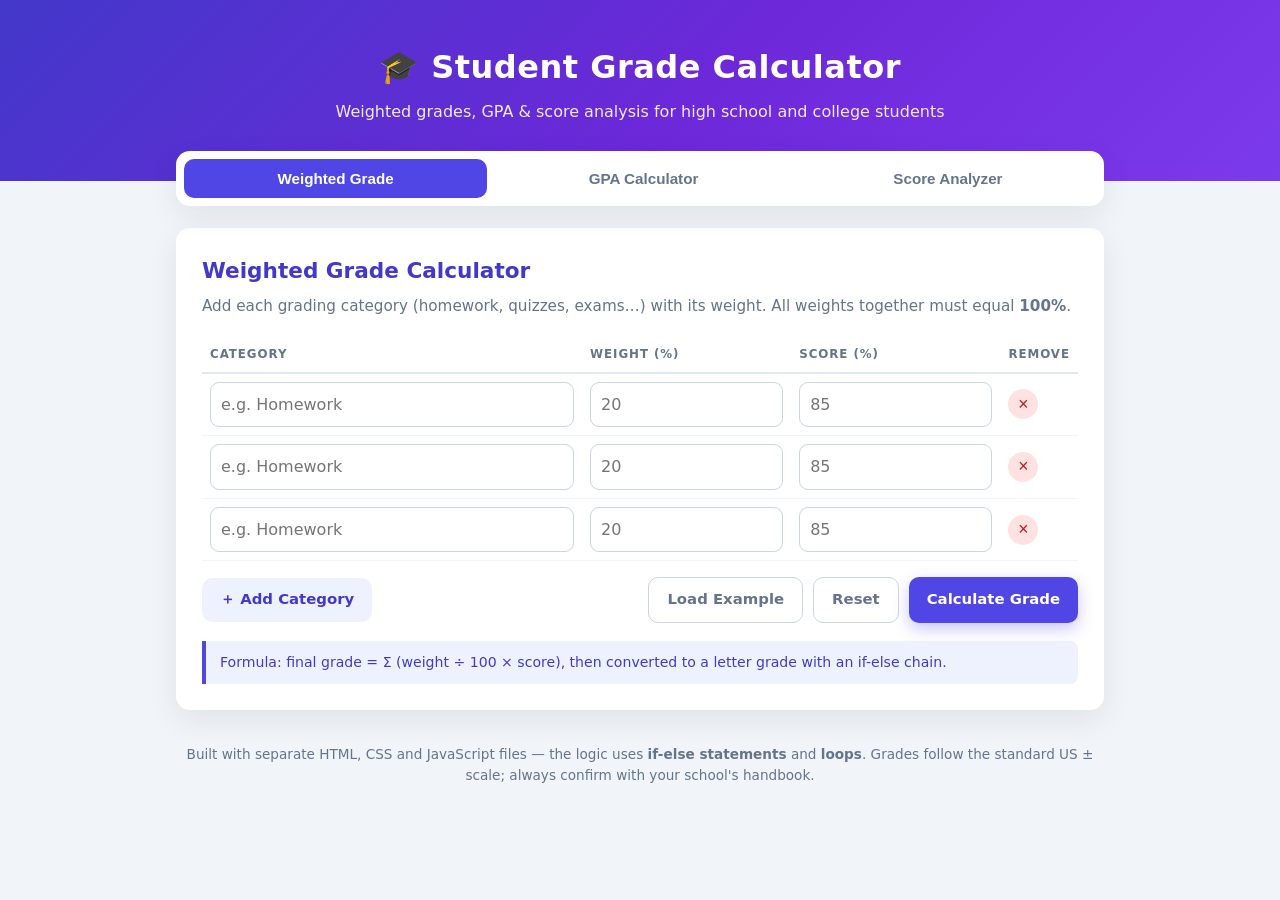
==== index.html @ dfa131e2 "first commit" ====
<!DOCTYPE html>
<html lang="en">
<head>
  <meta charset="UTF-8" />
  <meta name="viewport" content="width=device-width, initial-scale=1.0" />
  <meta name="description" content="Grade calculator for high school and college students - weighted grades, GPA, and score statistics using if-else and loops." />
  <title>Student Grade Calculator | High School &amp; College</title>
  <link rel="stylesheet" href="style.css" />
</head>
<body>
  <header class="site-header">
    <div class="container">
      <h1>🎓 Student Grade Calculator</h1>
      <p>Weighted grades, GPA &amp; score analysis for high school and college students</p>
    </div>
  </header>

  <div class="container">
    <nav class="tabs" role="tablist" aria-label="Calculator sections">
      <button type="button" class="tab-btn active" role="tab" aria-selected="true" data-tab="weighted">Weighted Grade</button>
      <button type="button" class="tab-btn" role="tab" aria-selected="false" data-tab="gpa">GPA Calculator</button>
      <button type="button" class="tab-btn" role="tab" aria-selected="false" data-tab="stats">Score Analyzer</button>
    </nav>

    <main>
      <!-- ============ 1. WEIGHTED GRADE CALCULATOR ============ -->
      <section id="weighted" class="panel active" role="tabpanel" aria-label="Weighted grade calculator">
        <div class="panel-header">
          <h2>Weighted Grade Calculator</h2>
          <p>Add each grading category (homework, quizzes, exams…) with its weight. All weights together must equal <strong>100%</strong>.</p>
        </div>

        <div class="table-wrap">
          <table class="data-table">
            <thead>
              <tr>
                <th>Category</th>
                <th>Weight (%)</th>
                <th>Score (%)</th>
                <th class="col-actions">Remove</th>
              </tr>
            </thead>
            <tbody id="weighted-rows"><!-- rows are created by script.js --></tbody>
          </table>
        </div>

        <div class="toolbar">
          <button type="button" id="weighted-add" class="btn btn-secondary">＋ Add Category</button>
          <div class="toolbar-group">
            <button type="button" id="weighted-sample" class="btn btn-ghost">Load Example</button>
            <button type="button" id="weighted-reset" class="btn btn-ghost">Reset</button>
            <button type="button" id="weighted-calc" class="btn btn-primary">Calculate Grade</button>
          </div>
        </div>

        <p class="formula">Formula: final grade = &Sigma; (weight &divide; 100 &times; score), then converted to a letter grade with an if-else chain.</p>

        <div id="weighted-message" class="feedback" role="alert" hidden></div>
        <div id="weighted-result" class="result-card" aria-live="polite" hidden></div>
      </section>

      <!-- ============ 2. GPA CALCULATOR ============ -->
      <section id="gpa" class="panel" role="tabpanel" aria-label="GPA calculator">
        <div class="panel-header">
          <h2>GPA Calculator</h2>
          <p>Enter each course with its letter grade and credit hours. Honors (+0.5) and AP/IB (+1.0) bonuses apply only on the <strong>high school weighted</strong> scale.</p>
        </div>

        <div class="field-row">
          <label for="gpa-scale">Grading scale</label>
          <select id="gpa-scale">
            <option value="college">College — unweighted 4.0 scale</option>
            <option value="highschool">High school — weighted (Honors +0.5, AP/IB +1.0)</option>
          </select>
        </div>

        <div class="table-wrap">
          <table class="data-table">
            <thead>
              <tr>
                <th>Course</th>
                <th>Letter grade</th>
                <th class="col-level">Course level</th>
                <th>Credits</th>
                <th class="col-actions">Remove</th>
              </tr>
            </thead>
            <tbody id="gpa-rows"><!-- rows are created by script.js --></tbody>
          </table>
        </div>

        <div class="toolbar">
          <button type="button" id="gpa-add" class="btn btn-secondary">＋ Add Course</button>
          <div class="toolbar-group">
            <button type="button" id="gpa-sample" class="btn btn-ghost">Load Example</button>
            <button type="button" id="gpa-reset" class="btn btn-ghost">Reset</button>
            <button type="button" id="gpa-calc" class="btn btn-primary">Calculate GPA</button>
          </div>
        </div>

        <p class="formula" id="gpa-formula">Formula: GPA = &Sigma; (grade points &times; credits) &divide; &Sigma; credits on the unweighted 4.0 scale.</p>

        <div id="gpa-message" class="feedback" role="alert" hidden></div>
        <div id="gpa-result" class="result-card" aria-live="polite" hidden></div>
      </section>

      <!-- ============ 3. SCORE ANALYZER ============ -->
      <section id="stats" class="panel" role="tabpanel" aria-label="Score analyzer">
        <div class="panel-header">
          <h2>Score Analyzer</h2>
          <p>Paste any list of test or assignment scores. The program loops through every value to find the average, median, highest, lowest and letter-grade distribution.</p>
        </div>

        <label class="field-label" for="stats-input">Scores (0&ndash;100), separated by commas, spaces or new lines</label>
        <textarea id="stats-input" rows="5" placeholder="88, 92, 76, 95, 84, 67, 91, 73, 85, 90"></textarea>

        <div class="toolbar">
          <button type="button" id="stats-sample" class="btn btn-secondary">Load Example</button>
          <div class="toolbar-group">
            <button type="button" id="stats-clear" class="btn btn-ghost">Clear</button>
            <button type="button" id="stats-run" class="btn btn-primary">Analyze Scores</button>
          </div>
        </div>

        <p class="formula">Passing = 60% or higher (D&minus; or above). Letter grades come from an if-else chain; every score is processed in a loop.</p>

        <div id="stats-message" class="feedback" role="alert" hidden></div>
        <div id="stats-result" class="result-card" aria-live="polite" hidden></div>
      </section>
    </main>
  </div>

  <footer class="site-footer">
    <div class="container">
      <p>Built with separate HTML, CSS and JavaScript files — the logic uses <strong>if-else statements</strong> and <strong>loops</strong>. Grades follow the standard US &plusmn; scale; always confirm with your school's handbook.</p>
    </div>
  </footer>

  <script src="script.js"></script>
</body>
</html>
---- style.css ----
/* =========================================================
   Student Grade Calculator — style.css
   ========================================================= */

:root {
  --primary: #4f46e5;
  --primary-dark: #4338ca;
  --primary-soft: #eef2ff;
  --text: #1e293b;
  --muted: #64748b;
  --border: #e2e8f0;
  --surface: #ffffff;
  --bg: #f1f5f9;
  --danger: #b91c1c;
  --danger-soft: #fef2f2;
  --warning: #92400e;
  --warning-soft: #fffbeb;
  --radius: 14px;
  --shadow: 0 10px 30px rgba(15, 23, 42, 0.08);
}

* { box-sizing: border-box; }

body {
  margin: 0;
  font-family: "Segoe UI", system-ui, -apple-system, Roboto, "Helvetica Neue", Arial, sans-serif;
  background: var(--bg);
  color: var(--text);
  line-height: 1.6;
}

.container { max-width: 960px; margin: 0 auto; padding: 0 16px; }

/* ---------- Header ---------- */
.site-header {
  background: linear-gradient(135deg, #4338ca 0%, #6d28d9 55%, #7c3aed 100%);
  color: #fff;
  padding: 42px 16px 56px;
  text-align: center;
}
.site-header h1 { margin: 0 0 6px; font-size: 2rem; letter-spacing: 0.5px; }
.site-header p { margin: 0; opacity: 0.9; font-size: 1rem; }

/* ---------- Tabs ---------- */
.tabs {
  display: flex;
  flex-wrap: wrap;
  gap: 8px;
  justify-content: center;
  background: var(--surface);
  border-radius: var(--radius);
  padding: 8px;
  margin: -30px auto 0;
  box-shadow: var(--shadow);
  position: relative;
  z-index: 2;
}
.tab-btn {
  flex: 1 1 auto;
  border: none;
  background: transparent;
  color: var(--muted);
  font-weight: 600;
  font-size: 0.95rem;
  padding: 11px 18px;
  border-radius: 10px;
  cursor: pointer;
  transition: background 0.15s ease, color 0.15s ease;
}
.tab-btn:hover { background: var(--primary-soft); color: var(--primary-dark); }
.tab-btn.active { background: var(--primary); color: #fff; }
.tab-btn:focus-visible { outline: 3px solid #a5b4fc; outline-offset: 2px; }

/* ---------- Panels ---------- */
main { padding-bottom: 24px; }
.panel {
  display: none;
  background: var(--surface);
  border-radius: var(--radius);
  box-shadow: var(--shadow);
  padding: 26px;
  margin-top: 22px;
}
.panel.active { display: block; animation: fadeUp 0.25s ease; }
@keyframes fadeUp {
  from { opacity: 0; transform: translateY(6px); }
  to { opacity: 1; transform: none; }
}

.panel-header h2 { margin: 0 0 6px; font-size: 1.35rem; color: var(--primary-dark); }
.panel-header p { margin: 0 0 18px; color: var(--muted); font-size: 0.95rem; }

/* ---------- Forms ---------- */
.field-row { display: flex; flex-wrap: wrap; align-items: center; gap: 10px; margin-bottom: 16px; }
.field-row label, .field-label { font-weight: 600; font-size: 0.92rem; }
.field-label { display: block; margin-bottom: 8px; }

select, input[type="text"], input[type="number"], textarea {
  font: inherit;
  color: var(--text);
  background: #fff;
  border: 1px solid #cbd5e1;
  border-radius: 9px;
  padding: 9px 10px;
  width: 100%;
  transition: border-color 0.15s ease, box-shadow 0.15s ease;
}
select { width: auto; min-width: 280px; cursor: pointer; }
textarea { resize: vertical; }
input:focus, select:focus, textarea:focus {
  outline: none;
  border-color: var(--primary);
  box-shadow: 0 0 0 3px rgba(79, 70, 229, 0.18);
}

/* ---------- Tables ---------- */
.table-wrap { overflow-x: auto; }
.data-table { width: 100%; border-collapse: collapse; }
.data-table th {
  text-align: left;
  font-size: 0.74rem;
  text-transform: uppercase;
  letter-spacing: 0.08em;
  color: var(--muted);
  padding: 8px;
  border-bottom: 2px solid var(--border);
}
.data-table td { padding: 8px; border-bottom: 1px solid #f1f5f9; vertical-align: middle; }
.data-table tbody tr:hover { background: #fafbff; }
.col-actions { width: 60px; text-align: center !important; }
.hidden { display: none !important; }

.remove-btn {
  border: none;
  background: #fee2e2;
  color: #b91c1c;
  width: 30px;
  height: 30px;
  border-radius: 50%;
  font-size: 1.1rem;
  line-height: 1;
  cursor: pointer;
  transition: background 0.15s ease, transform 0.1s ease;
}
.remove-btn:hover { background: #fecaca; transform: scale(1.08); }

/* ---------- Buttons / toolbar ---------- */
.toolbar {
  display: flex;
  flex-wrap: wrap;
  gap: 10px;
  justify-content: space-between;
  align-items: center;
  margin-top: 16px;
}
.toolbar-group { display: flex; flex-wrap: wrap; gap: 10px; }
.btn {
  border: none;
  border-radius: 10px;
  padding: 10px 18px;
  font: inherit;
  font-weight: 600;
  font-size: 0.93rem;
  cursor: pointer;
  transition: background 0.15s ease, transform 0.1s ease, box-shadow 0.15s ease;
}
.btn:active { transform: translateY(1px); }
.btn-primary { background: var(--primary); color: #fff; box-shadow: 0 6px 16px rgba(79, 70, 229, 0.3); }
.btn-primary:hover { background: var(--primary-dark); }
.btn-secondary { background: var(--primary-soft); color: var(--primary-dark); }
.btn-secondary:hover { background: #e0e7ff; }
.btn-ghost { background: #fff; color: var(--muted); border: 1px solid #cbd5e1; }
.btn-ghost:hover { background: #f8fafc; color: var(--text); }
.btn:focus-visible { outline: 3px solid #a5b4fc; outline-offset: 2px; }

/* ---------- Notes / feedback ---------- */
.formula {
  background: var(--primary-soft);
  border-left: 4px solid var(--primary);
  color: var(--primary-dark);
  font-size: 0.88rem;
  padding: 10px 14px;
  border-radius: 0 8px 8px 0;
  margin: 18px 0 0;
}
.feedback { margin-top: 16px; padding: 12px 14px; border-radius: 10px; font-size: 0.93rem; font-weight: 600; }
.feedback.error { background: var(--danger-soft); color: var(--danger); border: 1px solid #fecaca; }
.feedback.warning { background: var(--warning-soft); color: var(--warning); border: 1px solid #fde68a; }
.feedback.info { background: var(--primary-soft); color: var(--primary-dark); border: 1px solid #c7d2fe; }
.feedback[hidden], .result-card[hidden] { display: none; }

/* ---------- Results ---------- */
.result-card {
  margin-top: 18px;
  padding: 22px;
  background: #f8fafc;
  border: 1px solid var(--border);
  border-radius: var(--radius);
  animation: fadeUp 0.25s ease;
}
.result-hero { display: flex; align-items: center; gap: 18px; flex-wrap: wrap; }
.score-circle {
  width: 78px;
  height: 78px;
  border-radius: 50%;
  display: grid;
  place-items: center;
  font-size: 1.7rem;
  font-weight: 800;
  color: #fff;
  background: #10b981;
  box-shadow: 0 8px 20px rgba(16, 185, 129, 0.35);
  flex-shrink: 0;
}
.score-circle.letter-b { background: #3b82f6; box-shadow: 0 8px 20px rgba(59, 130, 246, 0.35); }
.score-circle.letter-c { background: #f59e0b; box-shadow: 0 8px 20px rgba(245, 158, 11, 0.35); }
.score-circle.letter-d { background: #f97316; box-shadow: 0 8px 20px rgba(249, 115, 22, 0.35); }
.score-circle.letter-f { background: #ef4444; box-shadow: 0 8px 20px rgba(239, 68, 68, 0.35); }
.result-label { margin: 0; color: var(--muted); font-size: 0.82rem; text-transform: uppercase; letter-spacing: 0.08em; }
.result-score { margin: 2px 0; font-size: 2.1rem; font-weight: 800; line-height: 1.1; }
.result-sub { margin: 0; color: var(--muted); font-size: 0.9rem; }
.result-remark { margin: 14px 0 0; font-weight: 600; }
.result-heading { margin: 20px 0 8px; font-size: 0.95rem; color: var(--primary-dark); text-transform: uppercase; letter-spacing: 0.06em; }

/* ---------- Stats (score analyzer) ---------- */
.stats-grid {
  display: grid;
  grid-template-columns: repeat(auto-fit, minmax(140px, 1fr));
  gap: 12px;
  margin-top: 16px;
}
.stat-box {
  background: #fff;
  border: 1px solid var(--border);
  border-radius: 12px;
  padding: 14px 10px;
  text-align: center;
}
.stat-value { font-size: 1.45rem; font-weight: 800; color: var(--primary-dark); line-height: 1.2; }
.stat-label { font-size: 0.72rem; text-transform: uppercase; letter-spacing: 0.07em; color: var(--muted); }

.bar-track { background: #e2e8f0; border-radius: 999px; height: 9px; overflow: hidden; min-width: 90px; }
.bar-fill { height: 100%; background: linear-gradient(90deg, #6366f1, #8b5cf6); border-radius: 999px; }
.share-cell { display: flex; align-items: center; gap: 10px; }

/* ---------- Footer ---------- */
.site-footer { text-align: center; color: var(--muted); font-size: 0.85rem; padding: 10px 16px 34px; }
.site-footer p { margin: 0; }

.sr-only {
  position: absolute;
  width: 1px;
  height: 1px;
  overflow: hidden;
  clip: rect(0 0 0 0);
  white-space: nowrap;
}

/* ---------- Responsive: tables become cards on small screens ---------- */
@media (max-width: 640px) {
  .site-header h1 { font-size: 1.5rem; }
  .panel { padding: 18px 14px; }
  .tab-btn { font-size: 0.85rem; padding: 10px 12px; }

  .data-table thead { display: none; }
  .data-table, .data-table tbody, .data-table tr, .data-table td { display: block; width: 100%; }
  .data-table tr {
    border: 1px solid var(--border);
    border-radius: 10px;
    margin-bottom: 12px;
    padding: 6px 8px;
    background: #fff;
  }
  .data-table td {
    display: flex;
    justify-content: space-between;
    align-items: center;
    gap: 12px;
    border: none;
    padding: 7px 4px;
  }
  .data-table td::before {
    content: attr(data-label);
    font-size: 0.78rem;
    font-weight: 700;
    color: var(--muted);
    text-transform: uppercase;
    letter-spacing: 0.05em;
    flex-shrink: 0;
  }
  .data-table td:not([data-label])::before { content: ""; }
  .data-table td input, .data-table td select { max-width: 62%; min-width: 0; }
  .toolbar, .toolbar-group { justify-content: stretch; }
  .toolbar > .btn, .toolbar-group .btn { flex: 1 1 auto; }
  .result-card { padding: 16px; }
  .result-score { font-size: 1.7rem; }
}
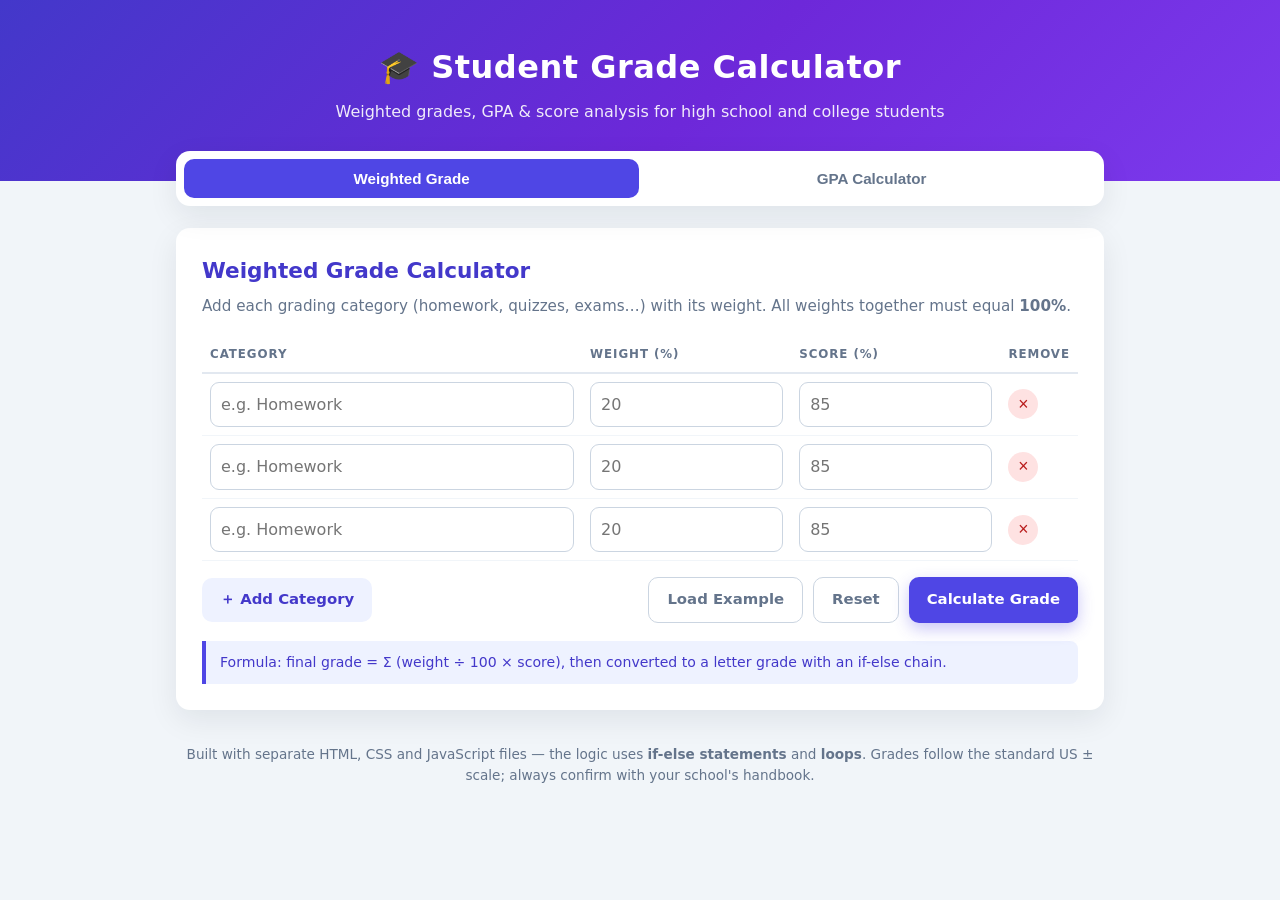
==== commit 939511ef: "changed" ====
--- a/index.html
+++ b/index.html
@@ -19,7 +19,7 @@
     <nav class="tabs" role="tablist" aria-label="Calculator sections">
       <button type="button" class="tab-btn active" role="tab" aria-selected="true" data-tab="weighted">Weighted Grade</button>
       <button type="button" class="tab-btn" role="tab" aria-selected="false" data-tab="gpa">GPA Calculator</button>
-      <button type="button" class="tab-btn" role="tab" aria-selected="false" data-tab="stats">Score Analyzer</button>
+     
     </nav>
 
     <main>
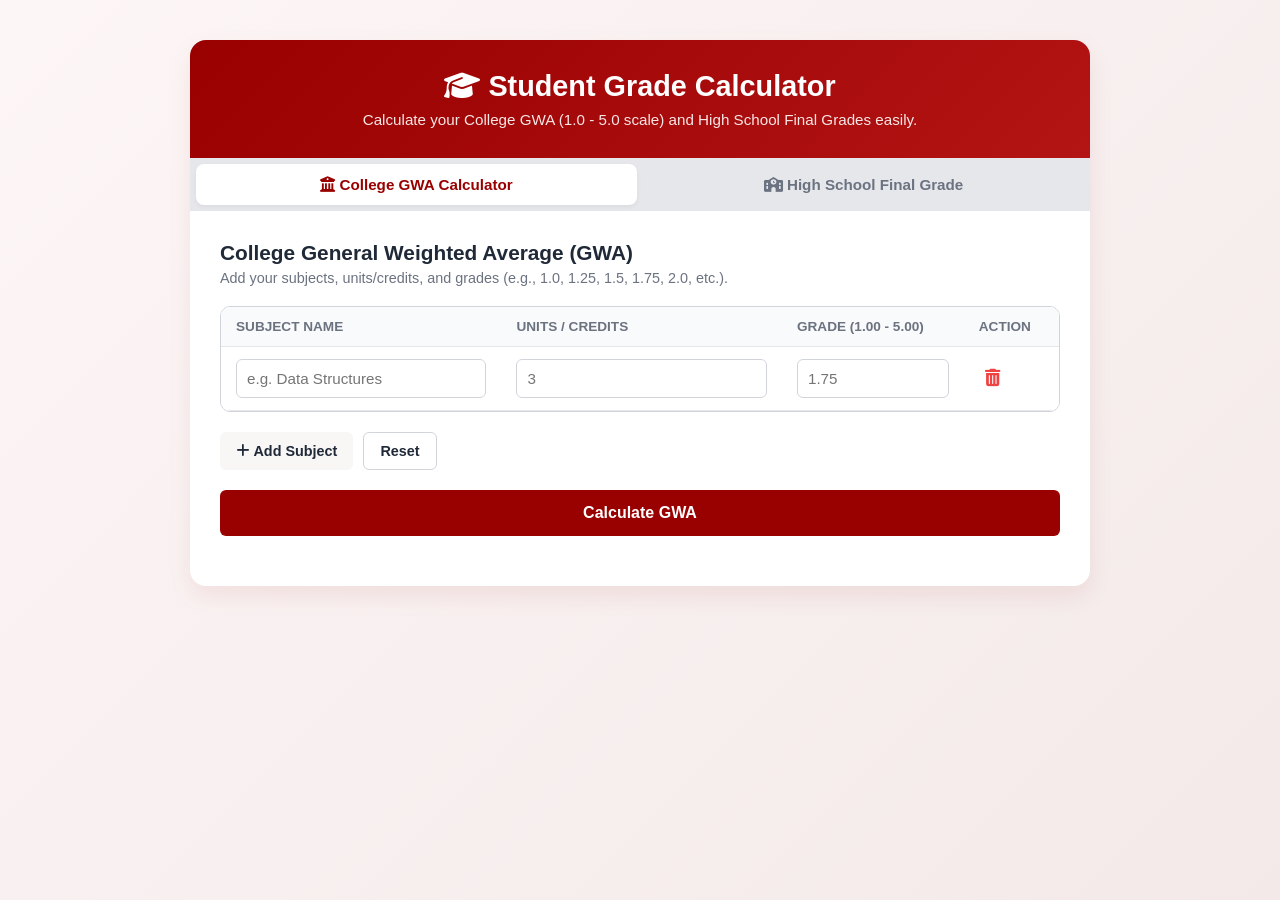
==== commit 4a5f6573: "change" ====
--- a/index.html
+++ b/index.html
@@ -1,141 +1,121 @@
 <!DOCTYPE html>
 <html lang="en">
 <head>
-  <meta charset="UTF-8" />
-  <meta name="viewport" content="width=device-width, initial-scale=1.0" />
-  <meta name="description" content="Grade calculator for high school and college students - weighted grades, GPA, and score statistics using if-else and loops." />
-  <title>Student Grade Calculator | High School &amp; College</title>
-  <link rel="stylesheet" href="style.css" />
+    <meta charset="UTF-8">
+    <meta name="viewport" content="width=device-width, initial-scale=1.0">
+    <title>Student Grade & GWA Calculator</title>
+    <link rel="stylesheet" href="style.css">
+    <!-- FontAwesome for Icons -->
+    <link rel="stylesheet" href="https://cdnjs.cloudflare.com/ajax/libs/font-awesome/6.4.0/css/all.min.css">
 </head>
 <body>
-  <header class="site-header">
+
+    <!-- Top Floating Toast Notification Alert -->
+    <div id="toast-alert" class="toast-alert hidden">
+        <div id="toast-icon" class="toast-icon success"><i class="fa-solid fa-circle-check"></i></div>
+        <div class="toast-content">
+            <h4 id="toast-title">Success</h4>
+            <p id="toast-message">Action completed successfully.</p>
+        </div>
+        <button id="toast-close-btn" class="toast-close">&times;</button>
+    </div>
+
+    <!-- Main Container -->
     <div class="container">
-      <h1>🎓 Student Grade Calculator</h1>
-      <p>Weighted grades, GPA &amp; score analysis for high school and college students</p>
-    </div>
-  </header>
+        <!-- Header -->
+        <header class="header">
+            <h1><i class="fa-solid fa-graduation-cap"></i> Student Grade Calculator</h1>
+            <p>Calculate your College GWA (1.0 - 5.0 scale) and High School Final Grades easily.</p>
+        </header>
 
-  <div class="container">
-    <nav class="tabs" role="tablist" aria-label="Calculator sections">
-      <button type="button" class="tab-btn active" role="tab" aria-selected="true" data-tab="weighted">Weighted Grade</button>
-      <button type="button" class="tab-btn" role="tab" aria-selected="false" data-tab="gpa">GPA Calculator</button>
-     
-    </nav>
-
-    <main>
-      <!-- ============ 1. WEIGHTED GRADE CALCULATOR ============ -->
-      <section id="weighted" class="panel active" role="tabpanel" aria-label="Weighted grade calculator">
-        <div class="panel-header">
-          <h2>Weighted Grade Calculator</h2>
-          <p>Add each grading category (homework, quizzes, exams…) with its weight. All weights together must equal <strong>100%</strong>.</p>
+        <!-- Mode Toggle Tabs -->
+        <div class="tab-container">
+            <button class="tab-btn active" onclick="switchTab('college')">
+                <i class="fa-solid fa-building-columns"></i> College GWA Calculator
+            </button>
+            <button class="tab-btn" onclick="switchTab('highschool')">
+                <i class="fa-solid fa-school"></i> High School Final Grade
+            </button>
         </div>
 
-        <div class="table-wrap">
-          <table class="data-table">
-            <thead>
-              <tr>
-                <th>Category</th>
-                <th>Weight (%)</th>
-                <th>Score (%)</th>
-                <th class="col-actions">Remove</th>
-              </tr>
-            </thead>
-            <tbody id="weighted-rows"><!-- rows are created by script.js --></tbody>
-          </table>
+        <!-- College GWA Section -->
+        <div id="college-section" class="calc-section active">
+            <div class="section-card">
+                <h2>College General Weighted Average (GWA)</h2>
+                <p class="instruction">Add your subjects, units/credits, and grades (e.g., 1.0, 1.25, 1.5, 1.75, 2.0, etc.).</p>
+                
+                <div class="table-wrapper">
+                    <table id="college-table">
+                        <thead>
+                            <tr>
+                                <th>Subject Name</th>
+                                <th>Units / Credits</th>
+                                <th>Grade (1.00 - 5.00)</th>
+                                <th>Action</th>
+                            </tr>
+                        </thead>
+                        <tbody id="college-tbody">
+                            <!-- Rows injected via JS -->
+                        </tbody>
+                    </table>
+                </div>
+
+                <div class="action-row">
+                    <button class="btn btn-secondary" onclick="addCollegeRow()"><i class="fa-solid fa-plus"></i> Add Subject</button>
+                    <button class="btn btn-outline" onclick="resetCollegeForm()">Reset</button>
+                </div>
+
+                <div class="compute-container">
+                    <button class="btn btn-primary btn-large" onclick="calculateCollegeGWA()">Calculate GWA</button>
+                </div>
+
+                <div id="college-result" class="result-box hidden">
+                    <h3>Your College GWA: <span id="college-gwa-value">0.00</span></h3>
+                    <p id="college-remark" class="remark">Status: --</p>
+                </div>
+            </div>
         </div>
 
-        <div class="toolbar">
-          <button type="button" id="weighted-add" class="btn btn-secondary">＋ Add Category</button>
-          <div class="toolbar-group">
-            <button type="button" id="weighted-sample" class="btn btn-ghost">Load Example</button>
-            <button type="button" id="weighted-reset" class="btn btn-ghost">Reset</button>
-            <button type="button" id="weighted-calc" class="btn btn-primary">Calculate Grade</button>
-          </div>
+        <!-- High School Final Grade Section -->
+        <div id="highschool-section" class="calc-section">
+            <div class="section-card">
+                <h2>High School Component-Based Final Grade</h2>
+                <p class="instruction">Add grading components (e.g., Written Works, Performance Tasks, Quarterly Exams) and weights summing up to 100%.</p>
+                
+                <div class="table-wrapper">
+                    <table id="hs-table">
+                        <thead>
+                            <tr>
+                                <th>Component Category</th>
+                                <th>Weight (%)</th>
+                                <th>Score (%)</th>
+                                <th>Action</th>
+                            </tr>
+                        </thead>
+                        <tbody id="hs-tbody">
+                            <!-- Rows injected via JS -->
+                        </tbody>
+                    </table>
+                </div>
+
+                <div class="action-row">
+                    <button class="btn btn-secondary" onclick="addHsRow()"><i class="fa-solid fa-plus"></i> Add Component</button>
+                    <button class="btn btn-outline" onclick="resetHsForm()">Reset</button>
+                </div>
+
+                <div class="compute-container">
+                    <button class="btn btn-primary btn-large" onclick="calculateHsGrade()">Calculate Final Grade</button>
+                </div>
+
+                <div id="hs-result" class="result-box hidden">
+                    <h3>Final Grade: <span id="hs-grade-value">0.00</span>%</h3>
+                    <p id="hs-remark" class="remark">Status: --</p>
+                </div>
+            </div>
         </div>
+    </div>
 
-        <p class="formula">Formula: final grade = &Sigma; (weight &divide; 100 &times; score), then converted to a letter grade with an if-else chain.</p>
-
-        <div id="weighted-message" class="feedback" role="alert" hidden></div>
-        <div id="weighted-result" class="result-card" aria-live="polite" hidden></div>
-      </section>
-
-      <!-- ============ 2. GPA CALCULATOR ============ -->
-      <section id="gpa" class="panel" role="tabpanel" aria-label="GPA calculator">
-        <div class="panel-header">
-          <h2>GPA Calculator</h2>
-          <p>Enter each course with its letter grade and credit hours. Honors (+0.5) and AP/IB (+1.0) bonuses apply only on the <strong>high school weighted</strong> scale.</p>
-        </div>
-
-        <div class="field-row">
-          <label for="gpa-scale">Grading scale</label>
-          <select id="gpa-scale">
-            <option value="college">College — unweighted 4.0 scale</option>
-            <option value="highschool">High school — weighted (Honors +0.5, AP/IB +1.0)</option>
-          </select>
-        </div>
-
-        <div class="table-wrap">
-          <table class="data-table">
-            <thead>
-              <tr>
-                <th>Course</th>
-                <th>Letter grade</th>
-                <th class="col-level">Course level</th>
-                <th>Credits</th>
-                <th class="col-actions">Remove</th>
-              </tr>
-            </thead>
-            <tbody id="gpa-rows"><!-- rows are created by script.js --></tbody>
-          </table>
-        </div>
-
-        <div class="toolbar">
-          <button type="button" id="gpa-add" class="btn btn-secondary">＋ Add Course</button>
-          <div class="toolbar-group">
-            <button type="button" id="gpa-sample" class="btn btn-ghost">Load Example</button>
-            <button type="button" id="gpa-reset" class="btn btn-ghost">Reset</button>
-            <button type="button" id="gpa-calc" class="btn btn-primary">Calculate GPA</button>
-          </div>
-        </div>
-
-        <p class="formula" id="gpa-formula">Formula: GPA = &Sigma; (grade points &times; credits) &divide; &Sigma; credits on the unweighted 4.0 scale.</p>
-
-        <div id="gpa-message" class="feedback" role="alert" hidden></div>
-        <div id="gpa-result" class="result-card" aria-live="polite" hidden></div>
-      </section>
-
-      <!-- ============ 3. SCORE ANALYZER ============ -->
-      <section id="stats" class="panel" role="tabpanel" aria-label="Score analyzer">
-        <div class="panel-header">
-          <h2>Score Analyzer</h2>
-          <p>Paste any list of test or assignment scores. The program loops through every value to find the average, median, highest, lowest and letter-grade distribution.</p>
-        </div>
-
-        <label class="field-label" for="stats-input">Scores (0&ndash;100), separated by commas, spaces or new lines</label>
-        <textarea id="stats-input" rows="5" placeholder="88, 92, 76, 95, 84, 67, 91, 73, 85, 90"></textarea>
-
-        <div class="toolbar">
-          <button type="button" id="stats-sample" class="btn btn-secondary">Load Example</button>
-          <div class="toolbar-group">
-            <button type="button" id="stats-clear" class="btn btn-ghost">Clear</button>
-            <button type="button" id="stats-run" class="btn btn-primary">Analyze Scores</button>
-          </div>
-        </div>
-
-        <p class="formula">Passing = 60% or higher (D&minus; or above). Letter grades come from an if-else chain; every score is processed in a loop.</p>
-
-        <div id="stats-message" class="feedback" role="alert" hidden></div>
-        <div id="stats-result" class="result-card" aria-live="polite" hidden></div>
-      </section>
-    </main>
-  </div>
-
-  <footer class="site-footer">
-    <div class="container">
-      <p>Built with separate HTML, CSS and JavaScript files — the logic uses <strong>if-else statements</strong> and <strong>loops</strong>. Grades follow the standard US &plusmn; scale; always confirm with your school's handbook.</p>
-    </div>
-  </footer>
-
-  <script src="script.js"></script>
+    <!-- Script File -->
+    <script src="script.js"></script>
 </body>
-</html>
+</html>
--- a/style.css
+++ b/style.css
@@ -1,299 +1,304 @@
-/* =========================================================
-   Student Grade Calculator — style.css
-   ========================================================= */
-
 :root {
-  --primary: #4f46e5;
-  --primary-dark: #4338ca;
-  --primary-soft: #eef2ff;
-  --text: #1e293b;
-  --muted: #64748b;
-  --border: #e2e8f0;
-  --surface: #ffffff;
-  --bg: #f1f5f9;
-  --danger: #b91c1c;
-  --danger-soft: #fef2f2;
-  --warning: #92400e;
-  --warning-soft: #fffbeb;
-  --radius: 14px;
-  --shadow: 0 10px 30px rgba(15, 23, 42, 0.08);
-}
-
-* { box-sizing: border-box; }
+    --primary: #990000;
+    --primary-hover: #7a0000;
+    --secondary: #f9f6f6;
+    --text-dark: #1f2937;
+    --text-muted: #6b7280;
+    --border: #d1d5db;
+    --white: #ffffff;
+    --danger: #ef4444;
+    --success: #10b981;
+    --radius: 10px;
+}
+
+* {
+    box-sizing: border-box;
+    margin: 0;
+    padding: 0;
+    font-family: 'Segoe UI', Tahoma, Geneva, Verdana, sans-serif;
+}
 
 body {
-  margin: 0;
-  font-family: "Segoe UI", system-ui, -apple-system, Roboto, "Helvetica Neue", Arial, sans-serif;
-  background: var(--bg);
-  color: var(--text);
-  line-height: 1.6;
-}
-
-.container { max-width: 960px; margin: 0 auto; padding: 0 16px; }
-
-/* ---------- Header ---------- */
-.site-header {
-  background: linear-gradient(135deg, #4338ca 0%, #6d28d9 55%, #7c3aed 100%);
-  color: #fff;
-  padding: 42px 16px 56px;
-  text-align: center;
-}
-.site-header h1 { margin: 0 0 6px; font-size: 2rem; letter-spacing: 0.5px; }
-.site-header p { margin: 0; opacity: 0.9; font-size: 1rem; }
-
-/* ---------- Tabs ---------- */
-.tabs {
-  display: flex;
-  flex-wrap: wrap;
-  gap: 8px;
-  justify-content: center;
-  background: var(--surface);
-  border-radius: var(--radius);
-  padding: 8px;
-  margin: -30px auto 0;
-  box-shadow: var(--shadow);
-  position: relative;
-  z-index: 2;
-}
+    background: linear-gradient(135deg, #fdf6f6 0%, #f3e9e9 100%);
+    color: var(--text-dark);
+    min-height: 100vh;
+    padding: 20px;
+    display: flex;
+    justify-content: center;
+    align-items: flex-start;
+}
+
+.container {
+    width: 100%;
+    max-width: 900px;
+    background: var(--white);
+    border-radius: 16px;
+    box-shadow: 0 10px 25px rgba(153, 0, 0, 0.08);
+    overflow: hidden;
+    margin-top: 20px;
+}
+
+/* Header */
+.header {
+    background: linear-gradient(135deg, #990000, #b31414);
+    color: var(--white);
+    padding: 30px;
+    text-align: center;
+}
+
+.header h1 {
+    font-size: 1.8rem;
+    margin-bottom: 8px;
+}
+
+.header p {
+    font-size: 0.95rem;
+    opacity: 0.9;
+}
+
+/* Tabs */
+.tab-container {
+    display: flex;
+    background: #e5e7eb;
+    padding: 6px;
+    gap: 6px;
+}
+
 .tab-btn {
-  flex: 1 1 auto;
-  border: none;
-  background: transparent;
-  color: var(--muted);
-  font-weight: 600;
-  font-size: 0.95rem;
-  padding: 11px 18px;
-  border-radius: 10px;
-  cursor: pointer;
-  transition: background 0.15s ease, color 0.15s ease;
-}
-.tab-btn:hover { background: var(--primary-soft); color: var(--primary-dark); }
-.tab-btn.active { background: var(--primary); color: #fff; }
-.tab-btn:focus-visible { outline: 3px solid #a5b4fc; outline-offset: 2px; }
-
-/* ---------- Panels ---------- */
-main { padding-bottom: 24px; }
-.panel {
-  display: none;
-  background: var(--surface);
-  border-radius: var(--radius);
-  box-shadow: var(--shadow);
-  padding: 26px;
-  margin-top: 22px;
-}
-.panel.active { display: block; animation: fadeUp 0.25s ease; }
-@keyframes fadeUp {
-  from { opacity: 0; transform: translateY(6px); }
-  to { opacity: 1; transform: none; }
-}
-
-.panel-header h2 { margin: 0 0 6px; font-size: 1.35rem; color: var(--primary-dark); }
-.panel-header p { margin: 0 0 18px; color: var(--muted); font-size: 0.95rem; }
-
-/* ---------- Forms ---------- */
-.field-row { display: flex; flex-wrap: wrap; align-items: center; gap: 10px; margin-bottom: 16px; }
-.field-row label, .field-label { font-weight: 600; font-size: 0.92rem; }
-.field-label { display: block; margin-bottom: 8px; }
-
-select, input[type="text"], input[type="number"], textarea {
-  font: inherit;
-  color: var(--text);
-  background: #fff;
-  border: 1px solid #cbd5e1;
-  border-radius: 9px;
-  padding: 9px 10px;
-  width: 100%;
-  transition: border-color 0.15s ease, box-shadow 0.15s ease;
-}
-select { width: auto; min-width: 280px; cursor: pointer; }
-textarea { resize: vertical; }
-input:focus, select:focus, textarea:focus {
-  outline: none;
-  border-color: var(--primary);
-  box-shadow: 0 0 0 3px rgba(79, 70, 229, 0.18);
-}
-
-/* ---------- Tables ---------- */
-.table-wrap { overflow-x: auto; }
-.data-table { width: 100%; border-collapse: collapse; }
-.data-table th {
-  text-align: left;
-  font-size: 0.74rem;
-  text-transform: uppercase;
-  letter-spacing: 0.08em;
-  color: var(--muted);
-  padding: 8px;
-  border-bottom: 2px solid var(--border);
-}
-.data-table td { padding: 8px; border-bottom: 1px solid #f1f5f9; vertical-align: middle; }
-.data-table tbody tr:hover { background: #fafbff; }
-.col-actions { width: 60px; text-align: center !important; }
-.hidden { display: none !important; }
-
-.remove-btn {
-  border: none;
-  background: #fee2e2;
-  color: #b91c1c;
-  width: 30px;
-  height: 30px;
-  border-radius: 50%;
-  font-size: 1.1rem;
-  line-height: 1;
-  cursor: pointer;
-  transition: background 0.15s ease, transform 0.1s ease;
-}
-.remove-btn:hover { background: #fecaca; transform: scale(1.08); }
-
-/* ---------- Buttons / toolbar ---------- */
-.toolbar {
-  display: flex;
-  flex-wrap: wrap;
-  gap: 10px;
-  justify-content: space-between;
-  align-items: center;
-  margin-top: 16px;
-}
-.toolbar-group { display: flex; flex-wrap: wrap; gap: 10px; }
+    flex: 1;
+    padding: 12px;
+    border: none;
+    background: transparent;
+    font-size: 0.95rem;
+    font-weight: 600;
+    color: var(--text-muted);
+    cursor: pointer;
+    border-radius: 8px;
+    transition: all 0.3s ease;
+}
+
+.tab-btn.active {
+    background: var(--white);
+    color: var(--primary);
+    box-shadow: 0 2px 5px rgba(0,0,0,0.05);
+}
+
+/* Sections */
+.calc-section {
+    display: none;
+    padding: 30px;
+}
+
+.calc-section.active {
+    display: block;
+}
+
+.section-card h2 {
+    font-size: 1.3rem;
+    margin-bottom: 5px;
+    color: var(--text-dark);
+}
+
+.instruction {
+    font-size: 0.9rem;
+    color: var(--text-muted);
+    margin-bottom: 20px;
+}
+
+/* Tables */
+.table-wrapper {
+    overflow-x: auto;
+    margin-bottom: 20px;
+    border-radius: var(--radius);
+    border: 1px solid var(--border);
+}
+
+table {
+    width: 100%;
+    border-collapse: collapse;
+    text-align: left;
+    background: var(--white);
+}
+
+th, td {
+    padding: 12px 15px;
+    border-bottom: 1px solid #e5e7eb;
+}
+
+th {
+    background: #f9fafb;
+    font-weight: 600;
+    font-size: 0.85rem;
+    color: var(--text-muted);
+    text-transform: uppercase;
+}
+
+input[type="text"], input[type="number"] {
+    width: 100%;
+    padding: 10px;
+    border: 1px solid var(--border);
+    border-radius: 6px;
+    font-size: 0.95rem;
+    outline: none;
+    transition: border 0.2s;
+}
+
+input[type="text"]:focus, input[type="number"]:focus {
+    border-color: var(--primary);
+}
+
+/* Buttons */
 .btn {
-  border: none;
-  border-radius: 10px;
-  padding: 10px 18px;
-  font: inherit;
-  font-weight: 600;
-  font-size: 0.93rem;
-  cursor: pointer;
-  transition: background 0.15s ease, transform 0.1s ease, box-shadow 0.15s ease;
-}
-.btn:active { transform: translateY(1px); }
-.btn-primary { background: var(--primary); color: #fff; box-shadow: 0 6px 16px rgba(79, 70, 229, 0.3); }
-.btn-primary:hover { background: var(--primary-dark); }
-.btn-secondary { background: var(--primary-soft); color: var(--primary-dark); }
-.btn-secondary:hover { background: #e0e7ff; }
-.btn-ghost { background: #fff; color: var(--muted); border: 1px solid #cbd5e1; }
-.btn-ghost:hover { background: #f8fafc; color: var(--text); }
-.btn:focus-visible { outline: 3px solid #a5b4fc; outline-offset: 2px; }
-
-/* ---------- Notes / feedback ---------- */
-.formula {
-  background: var(--primary-soft);
-  border-left: 4px solid var(--primary);
-  color: var(--primary-dark);
-  font-size: 0.88rem;
-  padding: 10px 14px;
-  border-radius: 0 8px 8px 0;
-  margin: 18px 0 0;
-}
-.feedback { margin-top: 16px; padding: 12px 14px; border-radius: 10px; font-size: 0.93rem; font-weight: 600; }
-.feedback.error { background: var(--danger-soft); color: var(--danger); border: 1px solid #fecaca; }
-.feedback.warning { background: var(--warning-soft); color: var(--warning); border: 1px solid #fde68a; }
-.feedback.info { background: var(--primary-soft); color: var(--primary-dark); border: 1px solid #c7d2fe; }
-.feedback[hidden], .result-card[hidden] { display: none; }
-
-/* ---------- Results ---------- */
-.result-card {
-  margin-top: 18px;
-  padding: 22px;
-  background: #f8fafc;
-  border: 1px solid var(--border);
-  border-radius: var(--radius);
-  animation: fadeUp 0.25s ease;
-}
-.result-hero { display: flex; align-items: center; gap: 18px; flex-wrap: wrap; }
-.score-circle {
-  width: 78px;
-  height: 78px;
-  border-radius: 50%;
-  display: grid;
-  place-items: center;
-  font-size: 1.7rem;
-  font-weight: 800;
-  color: #fff;
-  background: #10b981;
-  box-shadow: 0 8px 20px rgba(16, 185, 129, 0.35);
-  flex-shrink: 0;
-}
-.score-circle.letter-b { background: #3b82f6; box-shadow: 0 8px 20px rgba(59, 130, 246, 0.35); }
-.score-circle.letter-c { background: #f59e0b; box-shadow: 0 8px 20px rgba(245, 158, 11, 0.35); }
-.score-circle.letter-d { background: #f97316; box-shadow: 0 8px 20px rgba(249, 115, 22, 0.35); }
-.score-circle.letter-f { background: #ef4444; box-shadow: 0 8px 20px rgba(239, 68, 68, 0.35); }
-.result-label { margin: 0; color: var(--muted); font-size: 0.82rem; text-transform: uppercase; letter-spacing: 0.08em; }
-.result-score { margin: 2px 0; font-size: 2.1rem; font-weight: 800; line-height: 1.1; }
-.result-sub { margin: 0; color: var(--muted); font-size: 0.9rem; }
-.result-remark { margin: 14px 0 0; font-weight: 600; }
-.result-heading { margin: 20px 0 8px; font-size: 0.95rem; color: var(--primary-dark); text-transform: uppercase; letter-spacing: 0.06em; }
-
-/* ---------- Stats (score analyzer) ---------- */
-.stats-grid {
-  display: grid;
-  grid-template-columns: repeat(auto-fit, minmax(140px, 1fr));
-  gap: 12px;
-  margin-top: 16px;
-}
-.stat-box {
-  background: #fff;
-  border: 1px solid var(--border);
-  border-radius: 12px;
-  padding: 14px 10px;
-  text-align: center;
-}
-.stat-value { font-size: 1.45rem; font-weight: 800; color: var(--primary-dark); line-height: 1.2; }
-.stat-label { font-size: 0.72rem; text-transform: uppercase; letter-spacing: 0.07em; color: var(--muted); }
-
-.bar-track { background: #e2e8f0; border-radius: 999px; height: 9px; overflow: hidden; min-width: 90px; }
-.bar-fill { height: 100%; background: linear-gradient(90deg, #6366f1, #8b5cf6); border-radius: 999px; }
-.share-cell { display: flex; align-items: center; gap: 10px; }
-
-/* ---------- Footer ---------- */
-.site-footer { text-align: center; color: var(--muted); font-size: 0.85rem; padding: 10px 16px 34px; }
-.site-footer p { margin: 0; }
-
-.sr-only {
-  position: absolute;
-  width: 1px;
-  height: 1px;
-  overflow: hidden;
-  clip: rect(0 0 0 0);
-  white-space: nowrap;
-}
-
-/* ---------- Responsive: tables become cards on small screens ---------- */
-@media (max-width: 640px) {
-  .site-header h1 { font-size: 1.5rem; }
-  .panel { padding: 18px 14px; }
-  .tab-btn { font-size: 0.85rem; padding: 10px 12px; }
-
-  .data-table thead { display: none; }
-  .data-table, .data-table tbody, .data-table tr, .data-table td { display: block; width: 100%; }
-  .data-table tr {
+    padding: 10px 16px;
+    border: none;
+    border-radius: 6px;
+    font-size: 0.9rem;
+    font-weight: 600;
+    cursor: pointer;
+    transition: background 0.2s, transform 0.1s;
+}
+
+.btn:active {
+    transform: scale(0.98);
+}
+
+.btn-secondary {
+    background: var(--secondary);
+    color: var(--text-dark);
+}
+
+.btn-secondary:hover {
+    background: #f2e6e6;
+}
+
+.btn-outline {
+    background: transparent;
     border: 1px solid var(--border);
+    color: var(--text-dark);
+}
+
+.btn-outline:hover {
+    background: var(--secondary);
+}
+
+.btn-primary {
+    background: var(--primary);
+    color: var(--white);
+}
+
+.btn-primary:hover {
+    background: var(--primary-hover);
+}
+
+.btn-large {
+    width: 100%;
+    padding: 14px;
+    font-size: 1rem;
+}
+
+.icon-btn {
+    background: transparent;
+    border: none;
+    color: var(--danger);
+    font-size: 1.1rem;
+    cursor: pointer;
+    padding: 6px;
+    border-radius: 4px;
+}
+
+.icon-btn:hover {
+    background: #fee2e2;
+}
+
+.action-row {
+    display: flex;
+    gap: 10px;
+    margin-bottom: 20px;
+    flex-wrap: wrap;
+}
+
+.compute-container {
+    margin-bottom: 20px;
+}
+
+/* Result Box */
+.result-box {
+    background: #fef2f2;
+    border: 1px solid #fecaca;
+    padding: 20px;
+    border-radius: var(--radius);
+    text-align: center;
+}
+
+.result-box.hidden {
+    display: none;
+}
+
+.result-box h3 {
+    color: #990000;
+    font-size: 1.3rem;
+    margin-bottom: 6px;
+}
+
+.remark {
+    font-size: 0.95rem;
+    font-weight: 600;
+    color: #b91c1c;
+}
+
+/* Top Floating Toast Notification Alert */
+.toast-alert {
+    position: fixed;
+    top: 20px;
+    left: 50%;
+    transform: translateX(-50%);
+    background: var(--white);
+    padding: 14px 20px;
     border-radius: 10px;
-    margin-bottom: 12px;
-    padding: 6px 8px;
-    background: #fff;
-  }
-  .data-table td {
+    box-shadow: 0 10px 25px rgba(0, 0, 0, 0.15);
     display: flex;
-    justify-content: space-between;
     align-items: center;
-    gap: 12px;
+    gap: 14px;
+    z-index: 1000;
+    min-width: 320px;
+    max-width: 90%;
+    border-left: 5px solid var(--primary);
+    transition: all 0.3s ease-in-out;
+}
+
+.toast-alert.hidden {
+    opacity: 0;
+    transform: translate(-50%, -30px);
+    pointer-events: none;
+}
+
+.toast-icon {
+    font-size: 1.5rem;
+}
+
+.toast-icon.success { color: var(--success); }
+.toast-icon.error { color: var(--danger); }
+
+.toast-content h4 {
+    font-size: 0.95rem;
+    color: var(--text-dark);
+    margin-bottom: 2px;
+}
+
+.toast-content p {
+    font-size: 0.85rem;
+    color: var(--text-muted);
+}
+
+.toast-close {
+    margin-left: auto;
+    background: transparent;
     border: none;
-    padding: 7px 4px;
-  }
-  .data-table td::before {
-    content: attr(data-label);
-    font-size: 0.78rem;
-    font-weight: 700;
-    color: var(--muted);
-    text-transform: uppercase;
-    letter-spacing: 0.05em;
-    flex-shrink: 0;
-  }
-  .data-table td:not([data-label])::before { content: ""; }
-  .data-table td input, .data-table td select { max-width: 62%; min-width: 0; }
-  .toolbar, .toolbar-group { justify-content: stretch; }
-  .toolbar > .btn, .toolbar-group .btn { flex: 1 1 auto; }
-  .result-card { padding: 16px; }
-  .result-score { font-size: 1.7rem; }
-}
-
-
+    font-size: 1.3rem;
+    color: var(--text-muted);
+    cursor: pointer;
+}
+
+.toast-close:hover {
+    color: var(--text-dark);
+}
